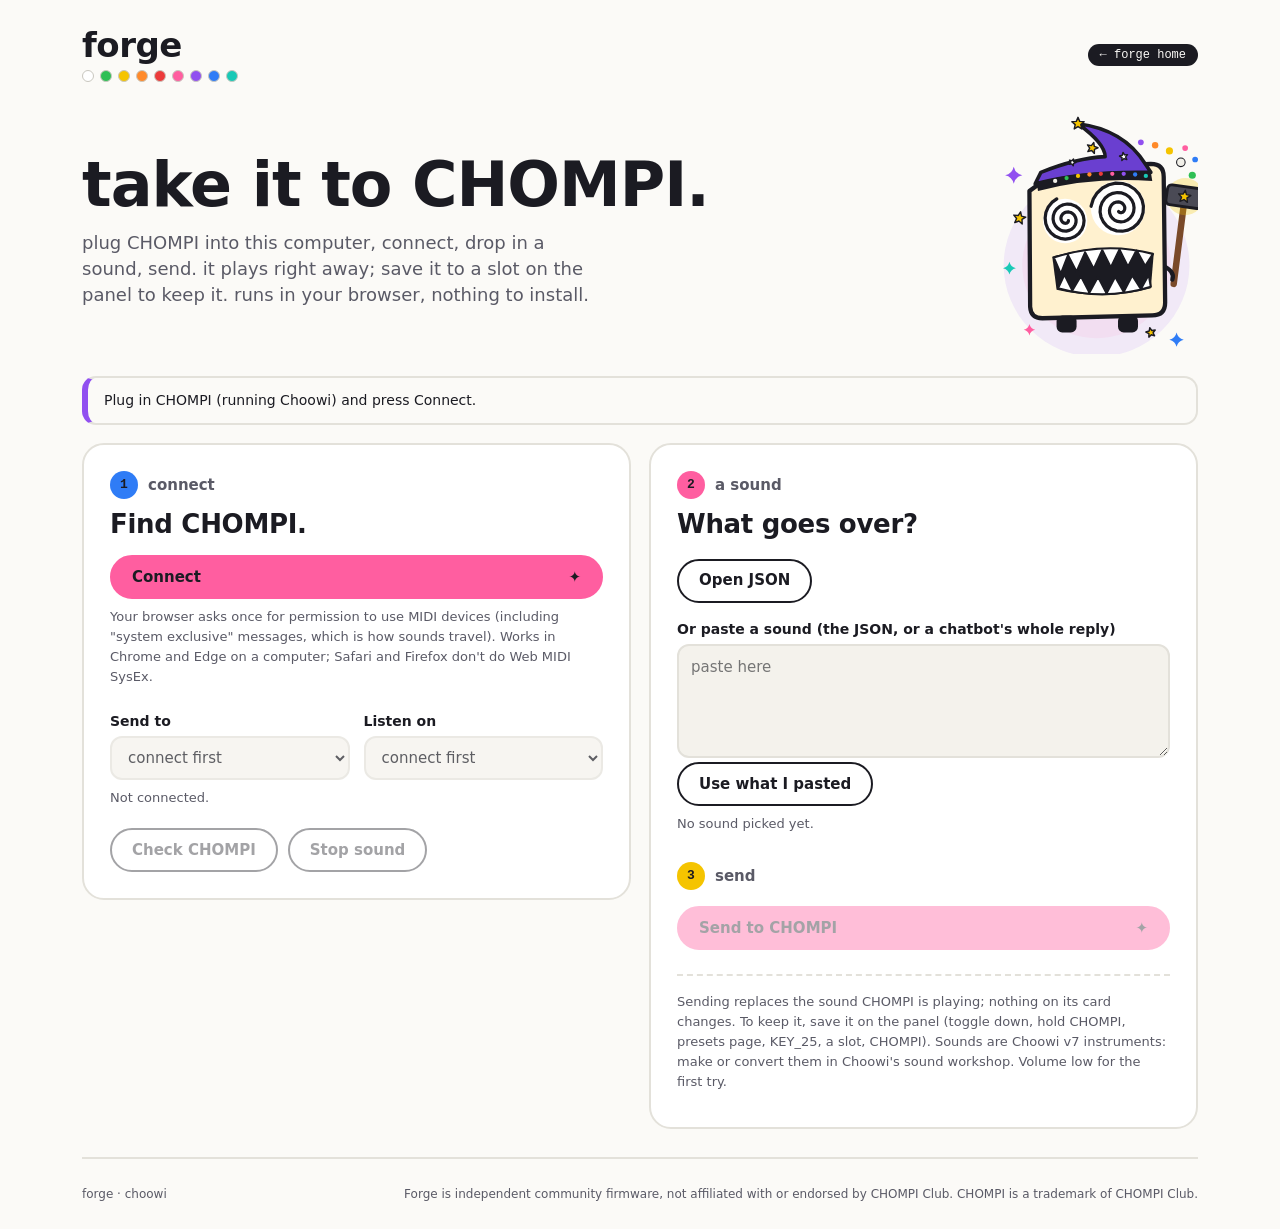
==== docs/send/index.html @ 843ddb27 "Site: take it to CHOMPI as a static Web MIDI page (docs/send) Implemented (the owner: the send page " ====
<!doctype html>
<html lang="en">
<head>
  <meta charset="utf-8"><meta name="viewport" content="width=device-width, initial-scale=1">
  <title>Take it to CHOMPI</title>
  <meta name="description" content="Send a Choowi sound to CHOMPI from your browser over Web MIDI. No install, no account.">
  <link rel="icon" href="../forge/assets/choowi.svg">
  <link rel="stylesheet" href="style.css">
  <script src="forge-wire.js" defer></script><script src="send.js" defer></script>
</head>
<body>
<header>
  <div>
    <a class="brand" href="../">forge</a>
    <div class="dots" aria-hidden="true"><i class="c1"></i><i class="c2"></i><i class="c3"></i><i class="c4"></i><i class="c5"></i><i class="c6"></i><i class="c7"></i><i class="c8"></i><i class="c9"></i></div>
  </div>
  <a class="badge" href="../">← forge home</a>
</header>
<main>
  <div class="intro">
    <div>
      <h1>take it to CHOMPI.</h1>
      <p>plug CHOMPI into this computer, connect, drop in a sound, send. it plays right away; save it to a slot on the panel to keep it. runs in your browser, nothing to install.</p>
    </div>
    <img src="../forge/assets/choowi.svg" width="160" alt="Choowi, the magic blacksmith">
  </div>
  <div id="notice" role="status" aria-live="polite">Plug in CHOMPI (running Choowi) and press Connect.</div>
  <div class="grid">
    <section class="card" aria-labelledby="connect-heading">
      <p class="eyebrow"><i class="step c8">1</i>connect</p><h2 id="connect-heading">Find CHOMPI.</h2>
      <button id="connect" class="primary wide" type="button">Connect <span aria-hidden="true">✦</span></button>
      <p class="hint">Your browser asks once for permission to use MIDI devices (including "system exclusive" messages, which is how sounds travel). Works in Chrome and Edge on a computer; Safari and Firefox don't do Web MIDI SysEx.</p>
      <div class="pair">
        <div><label for="output">Send to</label><select id="output" disabled><option value="">connect first</option></select></div>
        <div><label for="input">Listen on</label><select id="input" disabled><option value="">connect first</option></select></div>
      </div>
      <p id="device" class="hint">Not connected.</p>
      <div class="button-row"><button id="status" type="button" disabled>Check CHOMPI</button><button id="stop" type="button" disabled>Stop sound</button></div>
    </section>
    <section class="card" aria-labelledby="sound-heading">
      <p class="eyebrow"><i class="step c6">2</i>a sound</p><h2 id="sound-heading">What goes over?</h2>
      <div class="button-row"><label class="file-button" for="file">Open JSON<input id="file" type="file" accept=".json,application/json"></label></div>
      <label for="paste">Or paste a sound (the JSON, or a chatbot's whole reply)</label>
      <textarea id="paste" rows="4" maxlength="65536" spellcheck="false" placeholder="paste here"></textarea>
      <button id="use-paste" type="button">Use what I pasted</button>
      <p id="sound" class="hint">No sound picked yet.</p>
      <p class="eyebrow later"><i class="step c3">3</i>send</p>
      <button id="send" class="primary wide" type="button" disabled>Send to CHOMPI <span aria-hidden="true">✦</span></button>
      <p class="footnote">Sending replaces the sound CHOMPI is playing; nothing on its card changes. To keep it, save it on the panel (toggle down, hold CHOMPI, presets page, KEY_25, a slot, CHOMPI). Sounds are Choowi v7 instruments: make or convert them in Choowi's sound workshop. Volume low for the first try.</p>
    </section>
  </div>
  <footer><span>forge · choowi</span><span>Forge is independent community firmware, not affiliated with or endorsed by CHOMPI Club. CHOMPI is a trademark of CHOMPI Club.</span></footer>
</main>
</body></html>
---- docs/send/style.css ----
/* Copy of firmware/chompi-forge/host/web/style.css (the workshop) for the static send page. */
/* Choowi's sound workshop: the Spark look (docs/forge/FORGE_FAMILY.md). Ink on warm paper, spark pink,
   CHOMPI's nine panel colours. Fonts stay local (the page only loads its own files): a rounded system
   face for words, a monospace for numbers. */
:root{--ink:#1b1b22;--paper:#fbfaf7;--card:#ffffff;--rule:#e3e1da;--muted:#5a5a66;--field:#f4f2ec;--spark:#ff5ea0;--accent:#c2185b;--error:#b3261e;
  --c1:#ffffff;--c2:#2fbf55;--c3:#f5c400;--c4:#ff8a2a;--c5:#ec3b3b;--c6:#ff5ea0;--c7:#9150f0;--c8:#2f7cf6;--c9:#19c9b6;
  --words:"Fredoka","Nunito","Varela Round","Segoe UI Variable Display","Segoe UI",system-ui,sans-serif;--mono:"Space Mono",ui-monospace,"Cascadia Mono",Consolas,monospace;
  color-scheme:light;font-family:var(--words)}
@media (prefers-color-scheme:dark){:root:not([data-theme="light"]){--ink:#f4f2ec;--paper:#16161c;--card:#1d1d25;--rule:#2c2c36;--muted:#a9a9b4;--field:#24242e;--accent:#ff7db3;--error:#ffb4a8;color-scheme:dark}}
:root[data-theme="dark"]{--ink:#f4f2ec;--paper:#16161c;--card:#1d1d25;--rule:#2c2c36;--muted:#a9a9b4;--field:#24242e;--accent:#ff7db3;--error:#ffb4a8;color-scheme:dark}
*{box-sizing:border-box}
body{margin:0;background:var(--paper);color:var(--ink)}
header{max-width:1180px;margin:auto;padding:28px 32px 18px;display:flex;justify-content:space-between;align-items:center}
.brand{font-size:34px;font-weight:700;letter-spacing:-.5px;color:var(--ink);text-decoration:none;line-height:1}
.dots{display:flex;gap:6px;margin-top:8px}.dots i{width:12px;height:12px;border-radius:50%;border:1px solid #c9c7bf}
.c1{background:var(--c1)}.c2{background:var(--c2)}.c3{background:var(--c3)}.c4{background:var(--c4)}.c5{background:var(--c5)}.c6{background:var(--c6)}.c7{background:var(--c7)}.c8{background:var(--c8)}.c9{background:var(--c9)}
.badge{font-family:var(--mono);font-size:12px;background:var(--ink);color:var(--paper);border-radius:99px;padding:4px 12px}
main{max-width:1180px;margin:auto;padding:8px 32px 28px}
.intro{display:grid;grid-template-columns:minmax(0,1fr) auto;gap:24px;align-items:center;margin-bottom:22px}
.intro img{width:200px;height:auto}
h1{font-size:clamp(34px,5.5vw,62px);line-height:1;letter-spacing:-1px;font-weight:700;margin:0 0 14px}
.intro p{color:var(--muted);font-size:18px;line-height:1.45;max-width:46ch;margin:0}
h2{font-size:26px;letter-spacing:-.3px;margin:0 0 6px;font-weight:600}
.eyebrow{display:flex;align-items:center;gap:10px;font-size:15px;font-weight:600;color:var(--muted);margin:0 0 10px}
.eyebrow.later{margin-top:28px}
.step{width:28px;height:28px;border-radius:50%;display:inline-grid;place-items:center;font-family:var(--mono);font-style:normal;font-size:13px;font-weight:700;color:#1b1b22}
.grid{display:grid;grid-template-columns:1fr 1fr;gap:18px;align-items:start}
.card{padding:26px;background:var(--card);border:2px solid var(--rule);border-radius:22px}
label{display:block;font-size:14px;font-weight:600;margin:18px 0 7px}
input,select,textarea,button,.file-button{font:inherit;font-size:15px;border:2px solid var(--rule);border-radius:12px;color:var(--ink);background:var(--field);min-height:44px}
input,select,textarea{width:100%;padding:10px 12px}
textarea{resize:vertical;min-height:100px;line-height:1.5}
#reply,#chat-prompt-text,pre,input[type=number]{font-family:var(--mono);font-size:13px}
#chat-prompt-text{margin-top:12px}
input:focus-visible,select:focus-visible,textarea:focus-visible,button:focus-visible,summary:focus-visible,.file-button:focus-within{outline:3px solid var(--spark);outline-offset:2px}
button,.file-button{padding:10px 20px;cursor:pointer;font-weight:600;text-align:center;border-radius:99px;background:transparent;border-color:var(--ink)}
button:hover,.file-button:hover{border-color:var(--spark)}
button:disabled{opacity:.4;cursor:default}
.primary{color:#1b1b22;background:var(--spark);border-color:var(--spark)}
.primary:hover:not(:disabled){filter:brightness(1.06)}
#generate,#use-reply{width:100%;display:flex;justify-content:space-between;align-items:center;margin-top:18px}
.hint,.footnote{font-size:13px;line-height:1.55;color:var(--muted);margin:8px 0}
ol.hint{padding-left:1.3em}
.footnote{border-top:2px dashed var(--rule);padding-top:16px;margin-top:24px}
fieldset{border:0;padding:0;margin:0;min-width:0}
.control{display:grid;grid-template-columns:1fr 100px;gap:5px 14px;align-items:center}
.control label{grid-column:1/-1;display:flex;justify-content:space-between;margin-bottom:0}
.unit{color:var(--muted);font-weight:400;font-family:var(--mono);font-size:12px}
input[type=range]{padding:0;accent-color:var(--spark);border:none;background:transparent}
.check{display:flex;align-items:center;gap:10px}.check input{width:18px;min-height:18px;accent-color:var(--spark)}
.button-row{display:flex;gap:10px;flex-wrap:wrap;margin-top:20px}
.file-button{margin:0;position:relative;overflow:hidden}.file-button input{position:absolute;inset:0;opacity:0;cursor:pointer}
details{margin-top:20px;color:var(--muted);font-size:13px}summary{cursor:pointer}
pre{overflow:auto;max-height:260px;line-height:1.6;background:var(--field);padding:14px;border-radius:12px;color:var(--ink)}
#notice{position:sticky;top:0;z-index:2;background:var(--paper);padding:12px 16px;border:2px solid var(--rule);border-left:6px solid var(--c7);border-radius:14px;margin-bottom:18px;font-size:14px;line-height:1.5}
#notice.error{border-color:var(--error);color:var(--error)}
.group{display:block;width:100%;margin:26px 0 0;padding:0 0 6px;border-bottom:2px solid var(--rule);font-size:13px;font-weight:700;color:var(--muted)}
.group-set{margin-top:28px}.group-set.unavailable{opacity:.45}.group-set legend{padding:0 0 6px;margin:0}
footer{display:flex;justify-content:space-between;gap:16px;padding-top:28px;margin-top:28px;border-top:2px solid var(--rule);color:var(--muted);font-size:12px}
@media(max-width:760px){header{padding:20px 16px 12px}main{padding:6px 16px 24px}.intro{grid-template-columns:1fr}.intro img{width:140px;order:-1}.grid{grid-template-columns:1fr}.card{padding:20px}.button-row button,.button-row .file-button{flex-grow:1}footer{flex-direction:column}}
/* take it to CHOMPI (send.html) */
.wide{width:100%;display:flex;justify-content:space-between;align-items:center;margin-top:16px}
.pair{display:grid;grid-template-columns:1fr 1fr;gap:14px}
a.badge{text-decoration:none}a.badge:hover{background:var(--spark);color:#1b1b22}
.handoff{display:inline-block;margin-top:14px;font-weight:600;color:var(--accent)}
@media(max-width:760px){.pair{grid-template-columns:1fr;gap:0}}
/* editor folds (0.19.2): each settings group opens on demand */
.fold-bar{display:flex;justify-content:space-between;align-items:end;gap:12px;margin-top:22px}
.fold-bar .group{margin:0;border:0;padding:0}
button.small{min-height:40px;padding:6px 14px;font-size:13px}
details.group-set{margin-top:10px;border:2px solid var(--rule);border-radius:14px;padding:0 14px}
details.group-set>summary.group{cursor:pointer;margin:0;padding:12px 0;border:0;list-style:none;display:flex;justify-content:space-between;align-items:center}
details.group-set>summary.group::-webkit-details-marker{display:none}
details.group-set>summary.group::after{content:"+";font-family:var(--mono);font-size:16px;color:var(--accent)}
details.group-set[open]>summary.group::after{content:"–"}
details.group-set[open]{padding-bottom:16px}
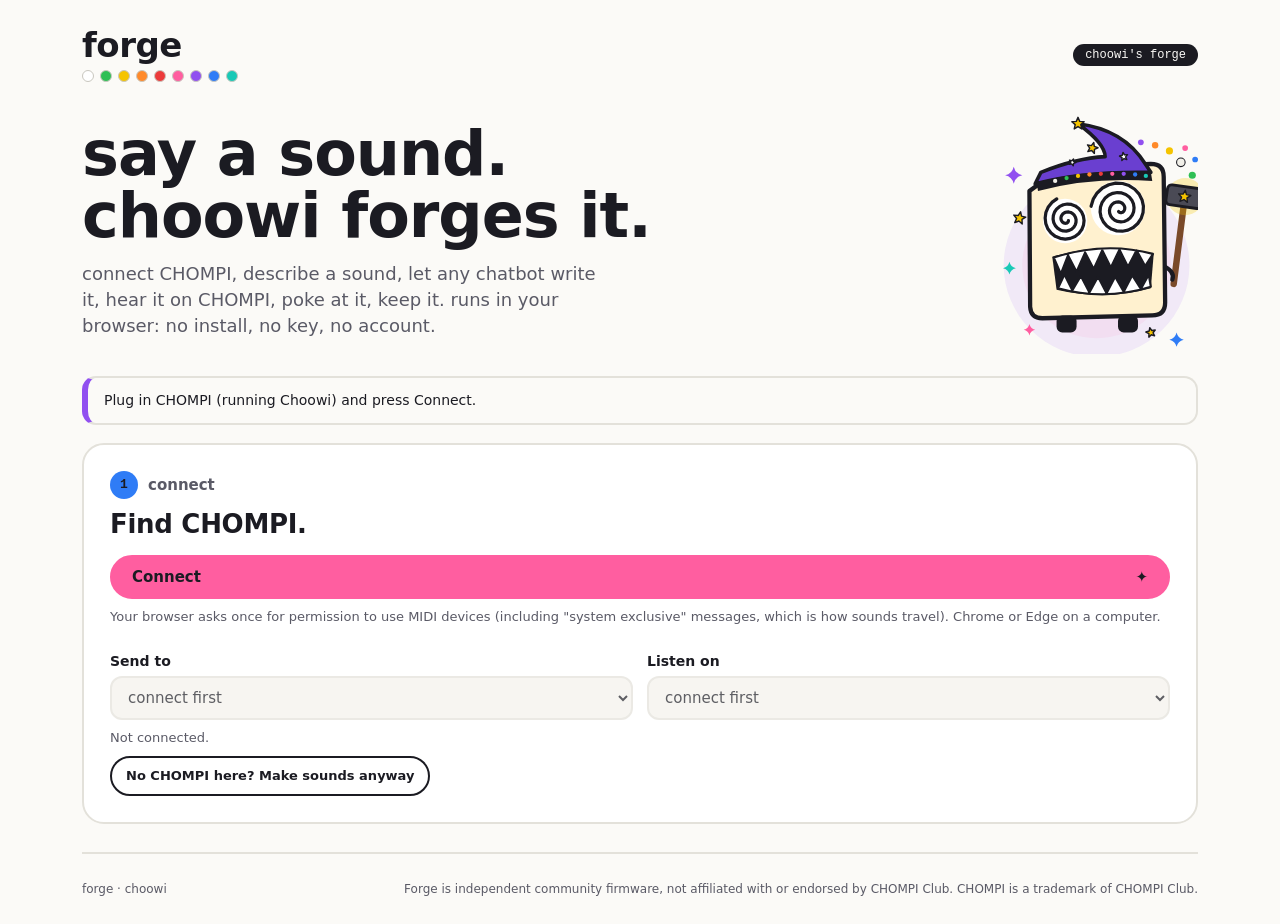
==== commit be69fe7e: "Site: Choowi's forge, connect -> easy (chatbot) -> tweak -> live audition Implemented (the owner's f" ====
--- a/docs/send/index.html
+++ b/docs/send/index.html
@@ -1,54 +1,4 @@
 <!doctype html>
-<html lang="en">
-<head>
-  <meta charset="utf-8"><meta name="viewport" content="width=device-width, initial-scale=1">
-  <title>Take it to CHOMPI</title>
-  <meta name="description" content="Send a Choowi sound to CHOMPI from your browser over Web MIDI. No install, no account.">
-  <link rel="icon" href="../forge/assets/choowi.svg">
-  <link rel="stylesheet" href="style.css">
-  <script src="forge-wire.js" defer></script><script src="send.js" defer></script>
-</head>
-<body>
-<header>
-  <div>
-    <a class="brand" href="../">forge</a>
-    <div class="dots" aria-hidden="true"><i class="c1"></i><i class="c2"></i><i class="c3"></i><i class="c4"></i><i class="c5"></i><i class="c6"></i><i class="c7"></i><i class="c8"></i><i class="c9"></i></div>
-  </div>
-  <a class="badge" href="../">← forge home</a>
-</header>
-<main>
-  <div class="intro">
-    <div>
-      <h1>take it to CHOMPI.</h1>
-      <p>plug CHOMPI into this computer, connect, drop in a sound, send. it plays right away; save it to a slot on the panel to keep it. runs in your browser, nothing to install.</p>
-    </div>
-    <img src="../forge/assets/choowi.svg" width="160" alt="Choowi, the magic blacksmith">
-  </div>
-  <div id="notice" role="status" aria-live="polite">Plug in CHOMPI (running Choowi) and press Connect.</div>
-  <div class="grid">
-    <section class="card" aria-labelledby="connect-heading">
-      <p class="eyebrow"><i class="step c8">1</i>connect</p><h2 id="connect-heading">Find CHOMPI.</h2>
-      <button id="connect" class="primary wide" type="button">Connect <span aria-hidden="true">✦</span></button>
-      <p class="hint">Your browser asks once for permission to use MIDI devices (including "system exclusive" messages, which is how sounds travel). Works in Chrome and Edge on a computer; Safari and Firefox don't do Web MIDI SysEx.</p>
-      <div class="pair">
-        <div><label for="output">Send to</label><select id="output" disabled><option value="">connect first</option></select></div>
-        <div><label for="input">Listen on</label><select id="input" disabled><option value="">connect first</option></select></div>
-      </div>
-      <p id="device" class="hint">Not connected.</p>
-      <div class="button-row"><button id="status" type="button" disabled>Check CHOMPI</button><button id="stop" type="button" disabled>Stop sound</button></div>
-    </section>
-    <section class="card" aria-labelledby="sound-heading">
-      <p class="eyebrow"><i class="step c6">2</i>a sound</p><h2 id="sound-heading">What goes over?</h2>
-      <div class="button-row"><label class="file-button" for="file">Open JSON<input id="file" type="file" accept=".json,application/json"></label></div>
-      <label for="paste">Or paste a sound (the JSON, or a chatbot's whole reply)</label>
-      <textarea id="paste" rows="4" maxlength="65536" spellcheck="false" placeholder="paste here"></textarea>
-      <button id="use-paste" type="button">Use what I pasted</button>
-      <p id="sound" class="hint">No sound picked yet.</p>
-      <p class="eyebrow later"><i class="step c3">3</i>send</p>
-      <button id="send" class="primary wide" type="button" disabled>Send to CHOMPI <span aria-hidden="true">✦</span></button>
-      <p class="footnote">Sending replaces the sound CHOMPI is playing; nothing on its card changes. To keep it, save it on the panel (toggle down, hold CHOMPI, presets page, KEY_25, a slot, CHOMPI). Sounds are Choowi v7 instruments: make or convert them in Choowi's sound workshop. Volume low for the first try.</p>
-    </section>
-  </div>
-  <footer><span>forge · choowi</span><span>Forge is independent community firmware, not affiliated with or endorsed by CHOMPI Club. CHOMPI is a trademark of CHOMPI Club.</span></footer>
-</main>
-</body></html>
+<html lang="en"><head><meta charset="utf-8"><meta http-equiv="refresh" content="0; url=../workshop/"><title>Choowi's forge</title>
+<link rel="canonical" href="../workshop/"></head>
+<body><p>The send page is now part of <a href="../workshop/">Choowi's forge</a>.</p></body></html>
